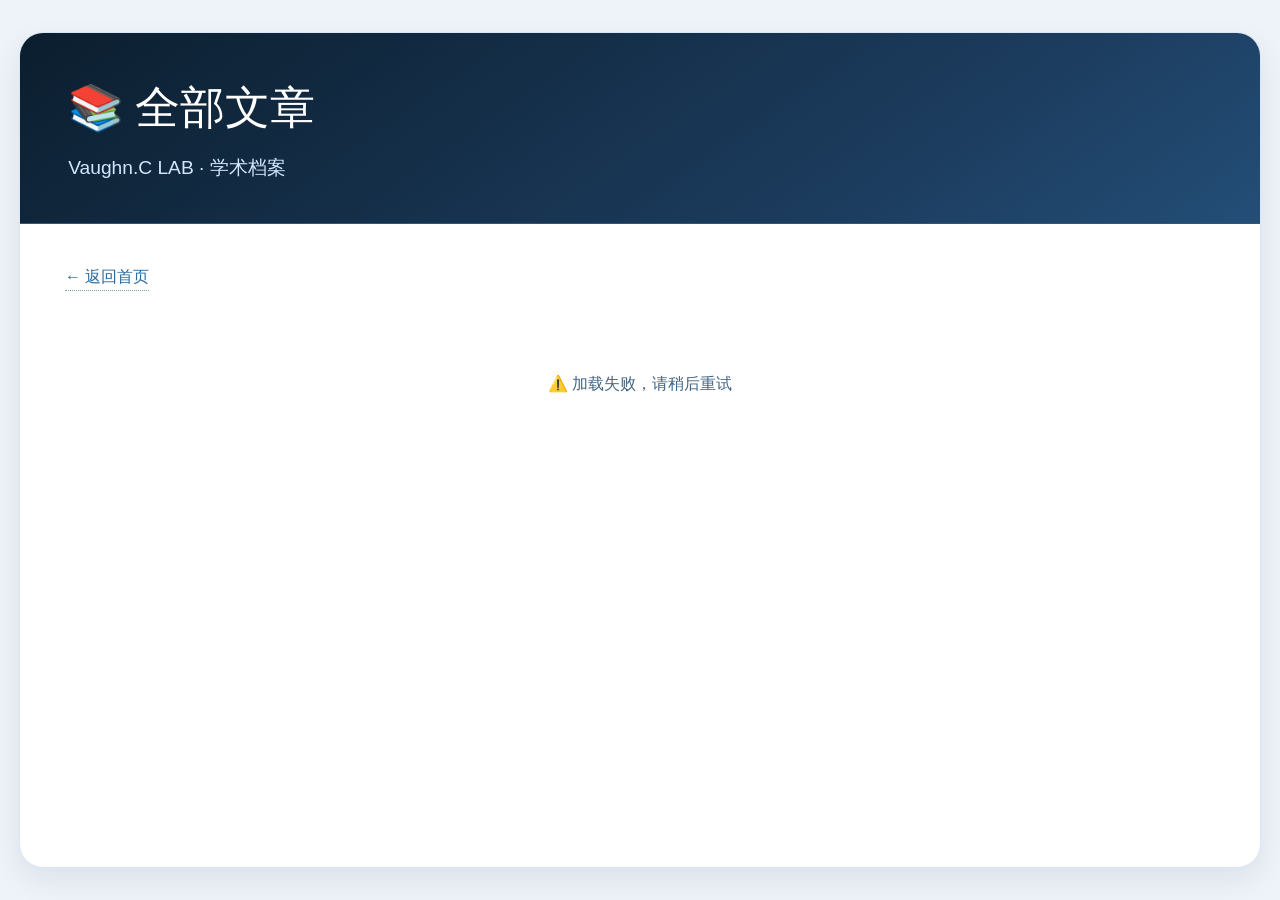
==== archive.html @ 734ff28f "Add files via upload" ====
<!DOCTYPE html>
<html lang="zh">
<head>
    <meta charset="UTF-8">
    <meta name="viewport" content="width=device-width, initial-scale=1.0">
    <title>全部文章 · Vaughn.C LAB</title>
    <style>
        * {
            margin: 0;
            padding: 0;
            box-sizing: border-box;
        }
        body {
            background: #eef3f9;
            font-family: 'Segoe UI', 'Roboto', sans-serif;
            color: #1a2e3f;
            line-height: 1.6;
            padding: 2rem 1.2rem;
            min-height: 100vh;
            display: flex;
            flex-direction: column;
            align-items: center;
        }
        .container {
            width: 100%;
            max-width: 1300px;
            margin: 0 auto;
            background: #ffffff;
            border-radius: 24px;
            box-shadow: 0 12px 30px rgba(0,20,50,0.08);
            overflow: hidden;
            border: 1px solid #d9e6f5;
            flex: 1;
        }
        .hero {
            background: linear-gradient(145deg, #0b1e2e 0%, #1c3c5e 70%, #234e77 100%);
            padding: 2.5rem 3rem;
            color: white;
            border-bottom: 1px solid #2e577a;
        }
        .hero h1 {
            font-size: 2.8rem;
            font-weight: 500;
            font-family: 'Georgia', serif;
        }
        .hero .subhead {
            font-size: 1.2rem;
            color: #d3e6ff;
            margin-top: 0.5rem;
        }
        .content {
            padding: 2.5rem 2.8rem;
        }
        .back-link {
            display: inline-block;
            margin-bottom: 2rem;
            color: #2a6a9c;
            text-decoration: none;
            font-size: 1rem;
            border-bottom: 1px dotted #7aa5c2;
        }
        .back-link:hover {
            color: #0a3147;
        }
        .article-list {
            display: flex;
            flex-direction: column;
            gap: 1.2rem;
        }
        .article-card {
            padding: 1.2rem 1.8rem;
            background: #ffffff;
            border-left: 5px solid #9bbfda;
            border-radius: 0 12px 12px 0;
            border-bottom: 1px solid #e2ecf5;
        }
        .article-meta {
            display: flex;
            flex-wrap: wrap;
            gap: 0.8rem 1.5rem;
            margin-bottom: 0.5rem;
            font-size: 0.9rem;
        }
        .article-date {
            color: #2b6a9c;
            font-weight: 600;
        }
        .article-authors a {
            color: #1a5e8c;
            text-decoration: none;
            margin-right: 4px;
        }
        .article-authors a:hover {
            text-decoration: underline;
        }
        .article-title {
            font-size: 1.3rem;
            margin: 0.3rem 0 0.2rem;
        }
        .article-title a {
            color: #0a3147;
            text-decoration: none;
            font-family: 'Georgia', serif;
        }
        .article-title a:hover {
            color: #1a66b3;
        }
        .status-box {
            text-align: center;
            padding: 3rem;
            color: #436684;
        }
    </style>
</head>
<body>
<div class="container">
    <header class="hero">
        <h1>📚 全部文章</h1>
        <div class="subhead">Vaughn.C LAB · 学术档案</div>
    </header>
    <div class="content">
        <a href="/myweb/" class="back-link">← 返回首页</a>
        <div id="archive-container" class="article-list">
            <div class="status-box">⏳ 加载中…</div>
        </div>
    </div>
</div>
<script>
    (function() {
        const container = document.getElementById('archive-container');
        
        function escapeHtml(text) {
            if (!text) return text;
            return String(text).replace(/[&<>"']/g, function(m) {
                return { '&':'&amp;', '<':'&lt;', '>':'&gt;', '"':'&quot;', "'":'&#039;' }[m];
            });
        }

        function formatDate(dateStr) {
            if (!dateStr) return '';
            const parts = dateStr.split('-');
            if (parts.length === 3) return `${parts[0]}年${parseInt(parts[1])}月${parseInt(parts[2])}日`;
            return dateStr;
        }

        function formatAuthors(authorString) {
            if (!authorString) return '未知作者';
            const authors = authorString.split(',').map(a => a.trim()).filter(a => a);
            return authors.map(a => `<a href="/myweb/author.html?name=${encodeURIComponent(a)}">${escapeHtml(a)}</a>`).join(', ');
        }

        async function loadArchive() {
            try {
                const resp = await fetch('/myweb/posts.json?t=' + Date.now());
                if (!resp.ok) throw new Error('无法获取文章数据');
                const data = await resp.json();
                if (!Array.isArray(data)) throw new Error('数据格式错误');
                
                const sorted = [...data].sort((a,b) => (b.date||'').localeCompare(a.date||''));
                
                if (sorted.length === 0) {
                    container.innerHTML = '<div class="status-box">暂无文章</div>';
                    return;
                }
                
                let html = '';
                sorted.forEach(item => {
                    const title = item.title || '无标题';
                    const date = formatDate(item.date);
                    const filename = item.filename || '';
                    const url = filename ? `/myweb/post/${encodeURIComponent(filename)}` : '#';
                    const authors = formatAuthors(item.author);
                    const tag = item.tag ? `#${escapeHtml(item.tag)}` : '';
                    
                    html += `
                        <article class="article-card">
                            <div class="article-meta">
                                <span class="article-date">📅 ${date}</span>
                                <span>✍️ ${authors}</span>
                                ${tag ? `<span>${tag}</span>` : ''}
                            </div>
                            <h3 class="article-title"><a href="${escapeHtml(url)}" target="_blank">${escapeHtml(title)}</a></h3>
                        </article>
                    `;
                });
                container.innerHTML = html;
            } catch(e) {
                container.innerHTML = '<div class="status-box">⚠️ 加载失败，请稍后重试</div>';
                console.error(e);
            }
        }
        loadArchive();
    })();
</script>
</body>
</html>
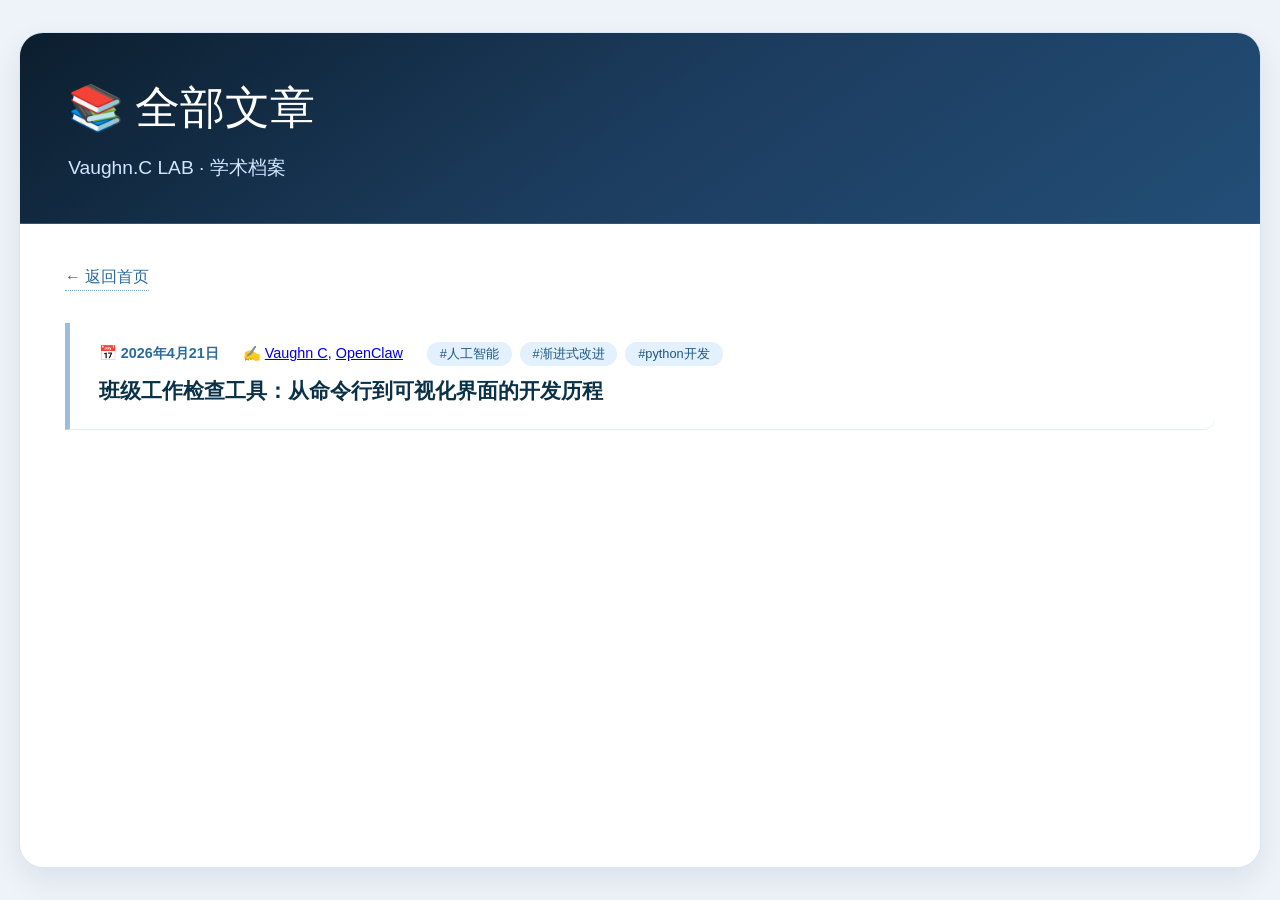
==== commit b38061a8: "Update archive.html" ====
--- a/archive.html
+++ b/archive.html
@@ -5,192 +5,59 @@
     <meta name="viewport" content="width=device-width, initial-scale=1.0">
     <title>全部文章 · Vaughn.C LAB</title>
     <style>
-        * {
-            margin: 0;
-            padding: 0;
-            box-sizing: border-box;
-        }
-        body {
-            background: #eef3f9;
-            font-family: 'Segoe UI', 'Roboto', sans-serif;
-            color: #1a2e3f;
-            line-height: 1.6;
-            padding: 2rem 1.2rem;
-            min-height: 100vh;
-            display: flex;
-            flex-direction: column;
-            align-items: center;
-        }
-        .container {
-            width: 100%;
-            max-width: 1300px;
-            margin: 0 auto;
-            background: #ffffff;
-            border-radius: 24px;
-            box-shadow: 0 12px 30px rgba(0,20,50,0.08);
-            overflow: hidden;
-            border: 1px solid #d9e6f5;
-            flex: 1;
-        }
-        .hero {
-            background: linear-gradient(145deg, #0b1e2e 0%, #1c3c5e 70%, #234e77 100%);
-            padding: 2.5rem 3rem;
-            color: white;
-            border-bottom: 1px solid #2e577a;
-        }
-        .hero h1 {
-            font-size: 2.8rem;
-            font-weight: 500;
-            font-family: 'Georgia', serif;
-        }
-        .hero .subhead {
-            font-size: 1.2rem;
-            color: #d3e6ff;
-            margin-top: 0.5rem;
-        }
-        .content {
-            padding: 2.5rem 2.8rem;
-        }
-        .back-link {
-            display: inline-block;
-            margin-bottom: 2rem;
-            color: #2a6a9c;
-            text-decoration: none;
-            font-size: 1rem;
-            border-bottom: 1px dotted #7aa5c2;
-        }
-        .back-link:hover {
-            color: #0a3147;
-        }
-        .article-list {
-            display: flex;
-            flex-direction: column;
-            gap: 1.2rem;
-        }
-        .article-card {
-            padding: 1.2rem 1.8rem;
-            background: #ffffff;
-            border-left: 5px solid #9bbfda;
-            border-radius: 0 12px 12px 0;
-            border-bottom: 1px solid #e2ecf5;
-        }
-        .article-meta {
-            display: flex;
-            flex-wrap: wrap;
-            gap: 0.8rem 1.5rem;
-            margin-bottom: 0.5rem;
-            font-size: 0.9rem;
-        }
-        .article-date {
-            color: #2b6a9c;
-            font-weight: 600;
-        }
-        .article-authors a {
-            color: #1a5e8c;
-            text-decoration: none;
-            margin-right: 4px;
-        }
-        .article-authors a:hover {
-            text-decoration: underline;
-        }
-        .article-title {
-            font-size: 1.3rem;
-            margin: 0.3rem 0 0.2rem;
-        }
-        .article-title a {
-            color: #0a3147;
-            text-decoration: none;
-            font-family: 'Georgia', serif;
-        }
-        .article-title a:hover {
-            color: #1a66b3;
-        }
-        .status-box {
-            text-align: center;
-            padding: 3rem;
-            color: #436684;
-        }
+        * { margin:0; padding:0; box-sizing:border-box; }
+        body { background:#eef3f9; font-family:'Segoe UI','Roboto',sans-serif; color:#1a2e3f; line-height:1.6; padding:2rem 1.2rem; min-height:100vh; display:flex; flex-direction:column; align-items:center; }
+        .container { width:100%; max-width:1300px; margin:0 auto; background:#fff; border-radius:24px; box-shadow:0 12px 30px rgba(0,20,50,0.08); overflow:hidden; border:1px solid #d9e6f5; flex:1; }
+        .hero { background:linear-gradient(145deg,#0b1e2e,#1c3c5e,#234e77); padding:2.5rem 3rem; color:#fff; border-bottom:1px solid #2e577a; }
+        .hero h1 { font-size:2.8rem; font-weight:500; font-family:'Georgia',serif; }
+        .hero .subhead { font-size:1.2rem; color:#d3e6ff; margin-top:0.5rem; }
+        .content { padding:2.5rem 2.8rem; }
+        .back-link { display:inline-block; margin-bottom:2rem; color:#2a6a9c; text-decoration:none; border-bottom:1px dotted #7aa5c2; }
+        .article-list { display:flex; flex-direction:column; gap:1.2rem; }
+        .article-card { padding:1.2rem 1.8rem; background:#fff; border-left:5px solid #9bbfda; border-radius:0 12px 12px 0; border-bottom:1px solid #e2ecf5; }
+        .article-meta { display:flex; flex-wrap:wrap; gap:0.8rem 1.5rem; margin-bottom:0.5rem; font-size:0.9rem; align-items:center; }
+        .article-date { color:#2b6a9c; font-weight:600; }
+        .article-title { font-size:1.3rem; margin:0.3rem 0 0.2rem; }
+        .article-title a { color:#0a3147; text-decoration:none; font-family:'Georgia',serif; }
+        .article-title a:hover { color:#1a66b3; }
+        .status-box { text-align:center; padding:3rem; color:#436684; }
+        .tag-link { display:inline-block; background:#e3f0fd; color:#1f5680; padding:0.1rem 0.8rem; border-radius:30px; font-size:0.8rem; margin-right:0.3rem; text-decoration:none; }
     </style>
 </head>
 <body>
 <div class="container">
-    <header class="hero">
-        <h1>📚 全部文章</h1>
-        <div class="subhead">Vaughn.C LAB · 学术档案</div>
-    </header>
+    <header class="hero"><h1>📚 全部文章</h1><div class="subhead">Vaughn.C LAB · 学术档案</div></header>
     <div class="content">
-        <a href="/myweb/" class="back-link">← 返回首页</a>
-        <div id="archive-container" class="article-list">
-            <div class="status-box">⏳ 加载中…</div>
-        </div>
+        <a href="/" class="back-link">← 返回首页</a>
+        <div id="archive-container" class="article-list"><div class="status-box">⏳ 加载中…</div></div>
     </div>
 </div>
 <script>
-    (function() {
-        const container = document.getElementById('archive-container');
-        
-        function escapeHtml(text) {
-            if (!text) return text;
-            return String(text).replace(/[&<>"']/g, function(m) {
-                return { '&':'&amp;', '<':'&lt;', '>':'&gt;', '"':'&quot;', "'":'&#039;' }[m];
-            });
+    (function(){
+        const cont = document.getElementById('archive-container');
+        function esc(t){ return String(t).replace(/[&<>"']/g, m=>({'&':'&amp;','<':'&lt;','>':'&gt;','"':'&quot;',"'":'&#039;'}[m])); }
+        function fmtDate(d){ if(!d) return ''; const p=d.split('-'); return p.length===3?`${p[0]}年${+p[1]}月${+p[2]}日`:d; }
+        function fmtAuthors(a){ if(!a) return '未知作者'; return a.split(',').map(s=>`<a href="/author.html?name=${encodeURIComponent(s.trim())}">${esc(s.trim())}</a>`).join(', '); }
+        function fmtTags(t){ if(!t||!Array.isArray(t)||!t.length) return ''; return t.map(tag=>`<a href="/tag.html?tag=${encodeURIComponent(tag)}" class="tag-link">#${esc(tag)}</a>`).join(''); }
+        async function load(){
+            try{
+                const r = await fetch('/posts.json?t='+Date.now());
+                const d = await r.json();
+                const sorted = [...d].sort((a,b)=>(b.date||'').localeCompare(a.date||''));
+                if(!sorted.length){ cont.innerHTML='<div class="status-box">暂无文章</div>'; return; }
+                let html='';
+                sorted.forEach(item=>{
+                    const title=item.title||'无标题', date=fmtDate(item.date), filename=item.filename||'';
+                    const url = filename ? `/article.html?post=${encodeURIComponent(filename)}` : '#';
+                    const authors=fmtAuthors(item.author);
+                    const tagsHtml=fmtTags(item.tags||(item.tag?[item.tag]:[]));
+                    html+=`<article class="article-card"><div class="article-meta"><span class="article-date">📅 ${date}</span><span>✍️ ${authors}</span><div style="display:flex;flex-wrap:wrap;gap:0.2rem;">${tagsHtml}</div></div><h3 class="article-title"><a href="${esc(url)}" target="_blank">${esc(title)}</a></h3></article>`;
+                });
+                cont.innerHTML=html;
+            }catch(e){ cont.innerHTML='<div class="status-box">⚠️ 加载失败</div>'; }
         }
-
-        function formatDate(dateStr) {
-            if (!dateStr) return '';
-            const parts = dateStr.split('-');
-            if (parts.length === 3) return `${parts[0]}年${parseInt(parts[1])}月${parseInt(parts[2])}日`;
-            return dateStr;
-        }
-
-        function formatAuthors(authorString) {
-            if (!authorString) return '未知作者';
-            const authors = authorString.split(',').map(a => a.trim()).filter(a => a);
-            return authors.map(a => `<a href="/myweb/author.html?name=${encodeURIComponent(a)}">${escapeHtml(a)}</a>`).join(', ');
-        }
-
-        async function loadArchive() {
-            try {
-                const resp = await fetch('/myweb/posts.json?t=' + Date.now());
-                if (!resp.ok) throw new Error('无法获取文章数据');
-                const data = await resp.json();
-                if (!Array.isArray(data)) throw new Error('数据格式错误');
-                
-                const sorted = [...data].sort((a,b) => (b.date||'').localeCompare(a.date||''));
-                
-                if (sorted.length === 0) {
-                    container.innerHTML = '<div class="status-box">暂无文章</div>';
-                    return;
-                }
-                
-                let html = '';
-                sorted.forEach(item => {
-                    const title = item.title || '无标题';
-                    const date = formatDate(item.date);
-                    const filename = item.filename || '';
-                    const url = filename ? `/myweb/post/${encodeURIComponent(filename)}` : '#';
-                    const authors = formatAuthors(item.author);
-                    const tag = item.tag ? `#${escapeHtml(item.tag)}` : '';
-                    
-                    html += `
-                        <article class="article-card">
-                            <div class="article-meta">
-                                <span class="article-date">📅 ${date}</span>
-                                <span>✍️ ${authors}</span>
-                                ${tag ? `<span>${tag}</span>` : ''}
-                            </div>
-                            <h3 class="article-title"><a href="${escapeHtml(url)}" target="_blank">${escapeHtml(title)}</a></h3>
-                        </article>
-                    `;
-                });
-                container.innerHTML = html;
-            } catch(e) {
-                container.innerHTML = '<div class="status-box">⚠️ 加载失败，请稍后重试</div>';
-                console.error(e);
-            }
-        }
-        loadArchive();
+        load();
     })();
 </script>
 </body>
-</html>+</html>
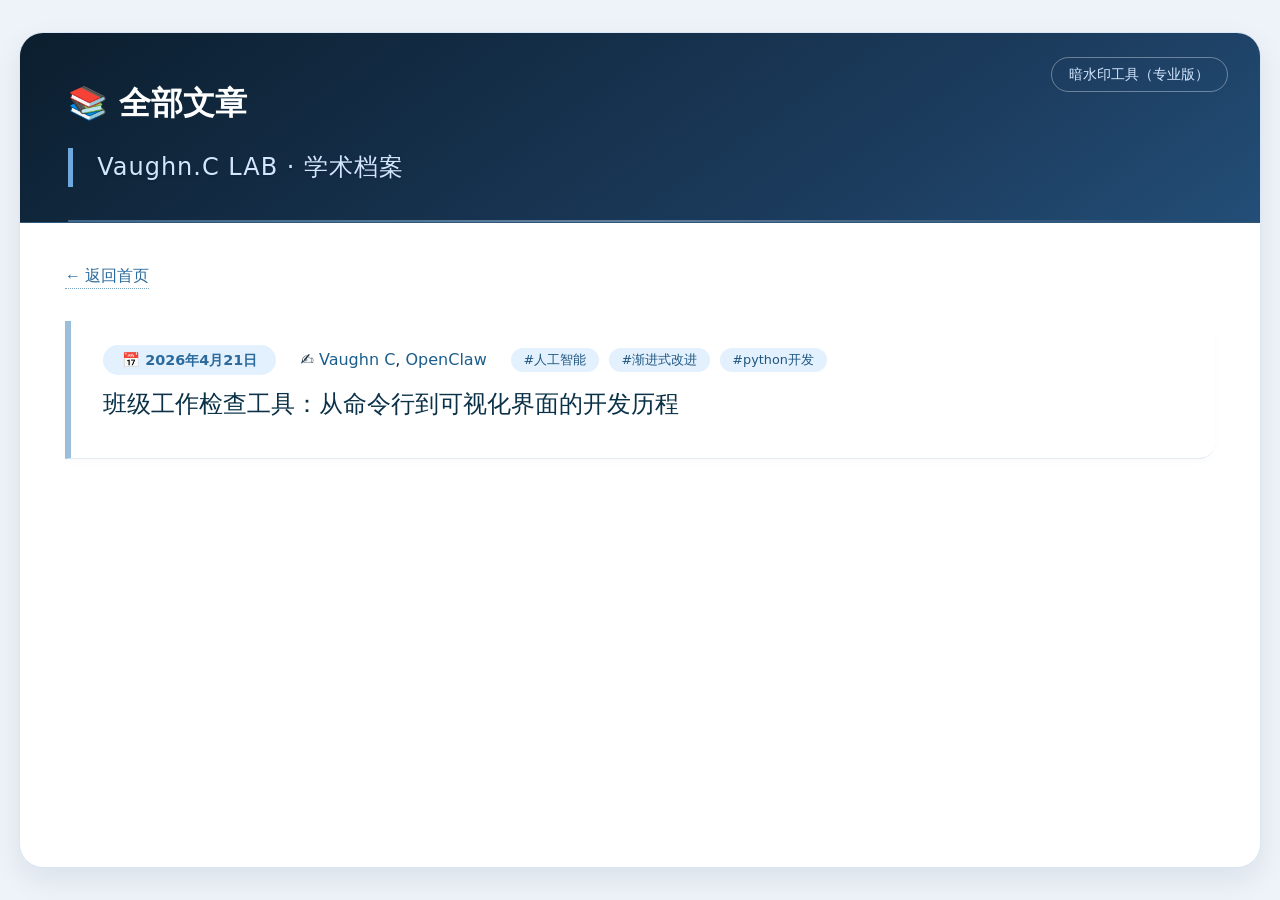
==== commit e9041b7c: "Update archive.html" ====
--- a/archive.html
+++ b/archive.html
@@ -4,29 +4,16 @@
     <meta charset="UTF-8">
     <meta name="viewport" content="width=device-width, initial-scale=1.0">
     <title>全部文章 · Vaughn.C LAB</title>
-    <style>
-        * { margin:0; padding:0; box-sizing:border-box; }
-        body { background:#eef3f9; font-family:'Segoe UI','Roboto',sans-serif; color:#1a2e3f; line-height:1.6; padding:2rem 1.2rem; min-height:100vh; display:flex; flex-direction:column; align-items:center; }
-        .container { width:100%; max-width:1300px; margin:0 auto; background:#fff; border-radius:24px; box-shadow:0 12px 30px rgba(0,20,50,0.08); overflow:hidden; border:1px solid #d9e6f5; flex:1; }
-        .hero { background:linear-gradient(145deg,#0b1e2e,#1c3c5e,#234e77); padding:2.5rem 3rem; color:#fff; border-bottom:1px solid #2e577a; }
-        .hero h1 { font-size:2.8rem; font-weight:500; font-family:'Georgia',serif; }
-        .hero .subhead { font-size:1.2rem; color:#d3e6ff; margin-top:0.5rem; }
-        .content { padding:2.5rem 2.8rem; }
-        .back-link { display:inline-block; margin-bottom:2rem; color:#2a6a9c; text-decoration:none; border-bottom:1px dotted #7aa5c2; }
-        .article-list { display:flex; flex-direction:column; gap:1.2rem; }
-        .article-card { padding:1.2rem 1.8rem; background:#fff; border-left:5px solid #9bbfda; border-radius:0 12px 12px 0; border-bottom:1px solid #e2ecf5; }
-        .article-meta { display:flex; flex-wrap:wrap; gap:0.8rem 1.5rem; margin-bottom:0.5rem; font-size:0.9rem; align-items:center; }
-        .article-date { color:#2b6a9c; font-weight:600; }
-        .article-title { font-size:1.3rem; margin:0.3rem 0 0.2rem; }
-        .article-title a { color:#0a3147; text-decoration:none; font-family:'Georgia',serif; }
-        .article-title a:hover { color:#1a66b3; }
-        .status-box { text-align:center; padding:3rem; color:#436684; }
-        .tag-link { display:inline-block; background:#e3f0fd; color:#1f5680; padding:0.1rem 0.8rem; border-radius:30px; font-size:0.8rem; margin-right:0.3rem; text-decoration:none; }
-    </style>
+    <link rel="icon" type="image/jpeg" href="/website.jpg">
+    <link rel="stylesheet" href="/style.css">
 </head>
 <body>
 <div class="container">
-    <header class="hero"><h1>📚 全部文章</h1><div class="subhead">Vaughn.C LAB · 学术档案</div></header>
+    <header class="hero">
+        <a href="/digital-watermark.html" class="watermark-link">暗水印工具（专业版）</a>
+        <h1>📚 全部文章</h1>
+        <div class="subhead">Vaughn.C LAB · 学术档案</div>
+    </header>
     <div class="content">
         <a href="/" class="back-link">← 返回首页</a>
         <div id="archive-container" class="article-list"><div class="status-box">⏳ 加载中…</div></div>
@@ -37,7 +24,7 @@
         const cont = document.getElementById('archive-container');
         function esc(t){ return String(t).replace(/[&<>"']/g, m=>({'&':'&amp;','<':'&lt;','>':'&gt;','"':'&quot;',"'":'&#039;'}[m])); }
         function fmtDate(d){ if(!d) return ''; const p=d.split('-'); return p.length===3?`${p[0]}年${+p[1]}月${+p[2]}日`:d; }
-        function fmtAuthors(a){ if(!a) return '未知作者'; return a.split(',').map(s=>`<a href="/author.html?name=${encodeURIComponent(s.trim())}">${esc(s.trim())}</a>`).join(', '); }
+        function fmtAuthors(a){ if(!a) return '未知作者'; return a.split(',').map(s=>`<a href="/author.html?name=${encodeURIComponent(s.trim())}" class="author-link">${esc(s.trim())}</a>`).join(', '); }
         function fmtTags(t){ if(!t||!Array.isArray(t)||!t.length) return ''; return t.map(tag=>`<a href="/tag.html?tag=${encodeURIComponent(tag)}" class="tag-link">#${esc(tag)}</a>`).join(''); }
         async function load(){
             try{
--- a/style.css
+++ b/style.css
@@ -0,0 +1,682 @@
+/* ===== Vaughn.C LAB 全局学术风格 ===== */
+
+/* 基础重置 */
+* {
+    margin: 0;
+    padding: 0;
+    box-sizing: border-box;
+}
+
+body {
+    background: #eef3f9;
+    font-family: 'Segoe UI', 'Roboto', system-ui, sans-serif;
+    color: #1a2e3f;
+    line-height: 1.6;
+    padding: 2rem 1.2rem;
+    min-height: 100vh;
+    display: flex;
+    flex-direction: column;
+    align-items: center;
+}
+
+/* 主容器 */
+.container {
+    width: 100%;
+    max-width: 1300px;
+    margin: 0 auto;
+    background: #ffffff;
+    border-radius: 24px;
+    box-shadow: 0 12px 30px rgba(0, 20, 50, 0.08);
+    overflow: hidden;
+    border: 1px solid #d9e6f5;
+    flex: 1;
+}
+
+/* ----- 渐变深色标题区 ----- */
+.hero {
+    background: linear-gradient(145deg, #0b1e2e 0%, #1c3c5e 70%, #234e77 100%);
+    padding: 2.8rem 3rem 2.2rem 3rem;
+    color: white;
+    border-bottom: 1px solid #2e577a;
+    position: relative;
+    overflow: visible;
+}
+.hero::after {
+    content: "";
+    position: absolute;
+    bottom: 0;
+    left: 3rem;
+    right: 3rem;
+    height: 2px;
+    background: linear-gradient(90deg, #6da5d3, #aac9e4, transparent);
+    opacity: 0.5;
+}
+
+/* 打字机容器 */
+.typewriter {
+    display: inline-block;
+}
+
+/* 主标题动态渐变字体 */
+.typewriter h1 {
+    font-size: 4.2rem;
+    font-weight: 500;
+    font-family: 'Georgia', 'Times New Roman', serif;
+    text-shadow: 0 2px 8px rgba(0,0,0,0.3);
+    margin-bottom: 0.5rem;
+    color: transparent;
+    background: linear-gradient(135deg, #ffffff 0%, #b6d9fc 30%, #e0f0ff 50%, #ffffff 70%, #aac9e4 100%);
+    background-size: 300% 300%;
+    -webkit-background-clip: text;
+    background-clip: text;
+    animation: gradientFlow 8s ease infinite, typing 1.8s steps(13, end) forwards, blink-caret 0.75s step-end 3;
+    border-right: 3px solid rgba(255,255,255,0.7);
+    white-space: nowrap;
+    overflow: hidden;
+    width: fit-content;
+    max-width: 100%;
+    line-height: 1.6;
+}
+.typewriter h1.typed {
+    border-right: none;
+    overflow: visible !important;
+}
+
+/* 品牌连笔 */
+.brand-cursive {
+    font-family: 'Pacifico', cursive;
+    font-size: 1.15em;
+    letter-spacing: 1px;
+    text-shadow: 2px 2px 3px rgba(0,0,0,0.4), -1px -1px 0 rgba(255,255,255,0.1);
+    display: inline-block;
+    margin-right: 0.2em;
+}
+
+.brand-lab {
+    font-family: 'Georgia', 'Times New Roman', serif;
+    font-size: 0.55em;
+    font-weight: 300;
+    letter-spacing: 2px;
+    text-shadow: 1px 1px 2px rgba(0,0,0,0.3);
+    display: inline-block;
+}
+
+/* 副标题 */
+.subhead {
+    font-size: 1.5rem;
+    font-weight: 300;
+    color: #d3e6ff;
+    margin-top: 1.2rem;
+    border-left: 5px solid #6ea8dc;
+    padding-left: 1.5rem;
+    text-shadow: 0 1px 3px rgba(0,0,0,0.2);
+    letter-spacing: 1px;
+}
+
+/* 水印入口按钮 */
+.watermark-link {
+    position: absolute;
+    top: 1.5rem;
+    right: 2rem;
+    color: #d3e6ff;
+    border: 1px solid rgba(255,255,255,0.35);
+    padding: 0.3rem 1.1rem;
+    border-radius: 20px;
+    font-size: 0.9rem;
+    text-decoration: none;
+    transition: all 0.2s;
+    z-index: 10;
+}
+.watermark-link:hover {
+    background: rgba(255,255,255,0.1);
+    color: #fff;
+    border-color: rgba(255,255,255,0.6);
+}
+
+/* 内容区 */
+.content {
+    padding: 2.5rem 2.8rem 2rem;
+}
+
+/* 区块标题 */
+.section-header {
+    display: flex;
+    align-items: baseline;
+    justify-content: space-between;
+    margin-bottom: 2rem;
+    border-bottom: 1px solid #cbdde9;
+    padding-bottom: 0.8rem;
+}
+.section-header-left {
+    display: flex;
+    align-items: baseline;
+    gap: 1.5rem;
+}
+.section-header h2 {
+    font-weight: 450;
+    font-size: 2rem;
+    color: #1c405b;
+    font-family: 'Georgia', serif;
+}
+.all-posts-link {
+    font-size: 1rem;
+    color: #2a6a9c;
+    text-decoration: none;
+    border-bottom: 1px dotted #7aa5c2;
+}
+.all-posts-link:hover {
+    color: #0a3147;
+}
+.badge {
+    background: #d9e9fa;
+    color: #1f5680;
+    padding: 0.2rem 1.2rem;
+    border-radius: 30px;
+    font-size: 0.95rem;
+    font-weight: 500;
+}
+
+/* 文章卡片 */
+.article-list {
+    display: flex;
+    flex-direction: column;
+    gap: 1.4rem;
+}
+.article-card {
+    padding: 1.5rem 2rem;
+    background: #ffffff;
+    border-left: 6px solid #9bbfda;
+    border-radius: 0 16px 16px 0;
+    box-shadow: 0 3px 8px rgba(0,0,0,0.02);
+    transition: all 0.2s;
+    border-bottom: 1px solid #e2ecf5;
+}
+.article-card:hover {
+    border-left-color: #1f6eb0;
+    background: #fafdff;
+    box-shadow: 0 8px 16px rgba(26, 67, 113, 0.06);
+}
+.article-meta {
+    display: flex;
+    flex-wrap: wrap;
+    align-items: center;
+    gap: 0.8rem 1.5rem;
+    margin-bottom: 0.8rem;
+}
+.article-date {
+    font-size: 0.9rem;
+    font-weight: 600;
+    color: #2b6a9c;
+    background: #e3f0fd;
+    padding: 0.2rem 1.2rem;
+    border-radius: 30px;
+}
+.article-authors {
+    font-size: 0.9rem;
+    color: #3a6279;
+}
+.author-link {
+    color: #1a5e8c;
+    text-decoration: none;
+    font-weight: 500;
+    border-bottom: 1px dotted transparent;
+    transition: border-color 0.1s, color 0.1s;
+}
+.author-link:hover {
+    color: #0a3147;
+    border-bottom-color: #6ea8dc;
+}
+.author-separator {
+    color: #8aa0b5;
+    margin: 0 2px;
+}
+.article-title {
+    margin: 0.6rem 0 0.8rem 0;
+    font-size: 1.5rem;
+    font-weight: 550;
+    line-height: 1.4;
+}
+.article-title a {
+    text-decoration: none;
+    color: #0a3147;
+    font-family: 'Georgia', serif;
+}
+.article-title a:hover {
+    color: #1a66b3;
+}
+.article-summary {
+    color: #2b445c;
+    font-size: 1rem;
+    opacity: 0.9;
+    margin-top: 0.5rem;
+}
+
+/* 标签链接 */
+.tag-link {
+    display: inline-block;
+    background: #e3f0fd;
+    color: #1f5680;
+    padding: 0.1rem 0.8rem;
+    border-radius: 30px;
+    font-size: 0.8rem;
+    margin-right: 0.4rem;
+    text-decoration: none;
+}
+.tag-link:hover {
+    background: #cde1f2;
+}
+
+/* 状态信息 */
+.status-box {
+    text-align: center;
+    padding: 3rem 0;
+    color: #436684;
+    font-style: italic;
+    background: #f2f8ff;
+    border-radius: 18px;
+}
+.error-box {
+    background: #fef5f0;
+    border-left: 6px solid #b1633f;
+    color: #5e4032;
+    padding: 1.2rem 2rem;
+    border-radius: 10px;
+}
+
+/* 页脚 */
+.footer {
+    margin-top: 2.5rem;
+    text-align: right;
+    font-size: 0.9rem;
+    color: #6a89a2;
+    border-top: 1px dashed #bed6e8;
+    padding-top: 1.6rem;
+    font-family: 'SF Mono', monospace;
+}
+.footer a {
+    color: #1f6390;
+    text-decoration: none;
+}
+
+/* 版权 */
+.copyright {
+    text-align: center;
+    margin-top: 1.5rem;
+    padding-top: 1rem;
+    border-top: 1px dashed #bed6e8;
+    font-size: 0.85rem;
+    color: #7a99b3;
+    font-family: 'Segoe UI', 'Roboto', sans-serif;
+}
+
+/* 开发团队卡片 */
+.team-section {
+    margin-bottom: 2.5rem;
+    border-bottom: 1px solid #cbdde9;
+    padding-bottom: 2rem;
+}
+.team-header {
+    display: flex;
+    align-items: baseline;
+    justify-content: space-between;
+    margin-bottom: 1.8rem;
+}
+.team-header h2 {
+    font-weight: 450;
+    font-size: 2rem;
+    color: #1c405b;
+    font-family: 'Georgia', serif;
+}
+.more-link {
+    color: #2a6a9c;
+    text-decoration: none;
+    font-size: 1rem;
+    border-bottom: 1px dotted #7aa5c2;
+}
+.more-link:hover {
+    color: #0a3147;
+}
+.team-grid {
+    display: grid;
+    grid-template-columns: repeat(5, 1fr);
+    gap: 1.5rem;
+    margin-bottom: 1rem;
+}
+.person-card {
+    background: #f9fcff;
+    border-radius: 12px;
+    padding: 1.2rem 1rem;
+    border: 1px solid #d9e6f5;
+    transition: all 0.2s;
+    text-align: center;
+}
+.person-card:hover {
+    box-shadow: 0 6px 12px rgba(26, 67, 113, 0.06);
+    border-color: #aac9e4;
+}
+.person-name {
+    font-size: 1.1rem;
+    font-weight: 600;
+    color: #0a3147;
+    margin-bottom: 0.3rem;
+}
+.person-name a {
+    text-decoration: none;
+    color: inherit;
+    border-bottom: 1px dotted transparent;
+}
+.person-name a:hover {
+    color: #1f6eb0;
+    border-bottom-color: #7aa5c2;
+}
+.person-title {
+    font-size: 0.85rem;
+    color: #4a789c;
+    margin-bottom: 0.6rem;
+    line-height: 1.3;
+}
+.person-summary {
+    font-size: 0.85rem;
+    color: #2b445c;
+    opacity: 0.9;
+    line-height: 1.4;
+}
+.team-loading {
+    text-align: center;
+    color: #6f8aa3;
+    padding: 2rem;
+}
+
+/* 全部成员页网格 */
+.people-grid {
+    display: grid;
+    grid-template-columns: repeat(auto-fill, minmax(200px, 1fr));
+    gap: 1.5rem;
+}
+
+/* 文章渲染页 */
+.article-wrapper {
+    width: 100%;
+    max-width: 1400px;
+    margin: 0 auto;
+    background: #fff;
+    border-radius: 24px;
+    box-shadow: 0 12px 30px rgba(0,20,50,0.08);
+    overflow: hidden;
+    border: 1px solid #d9e6f5;
+    display: flex;
+    flex-direction: column;
+}
+.article-hero {
+    background: linear-gradient(145deg, #0b1e2e 0%, #1c3c5e 70%, #234e77 100%);
+    padding: 2.5rem 3rem 2rem;
+    color: white;
+    border-bottom: 1px solid #2e577a;
+    position: relative;
+}
+.article-hero::after {
+    content: "";
+    position: absolute;
+    bottom: 0;
+    left: 3rem;
+    right: 3rem;
+    height: 2px;
+    background: linear-gradient(90deg, #6da5d3, #aac9e4, transparent);
+    opacity: 0.5;
+}
+.article-hero h1 {
+    font-size: 2.8rem;
+    font-weight: 600;
+    font-family: '宋体', 'SimSun', serif;
+    text-shadow: 0 2px 8px rgba(0,0,0,0.3);
+    margin-bottom: 0.5rem;
+}
+.article-hero h2 {
+    font-size: 1.5rem;
+    font-weight: 400;
+    color: #d3e6ff;
+    margin-top: 0.25rem;
+    border-left: 5px solid #6ea8dc;
+    padding-left: 1.5rem;
+}
+.article-meta-row {
+    display: flex;
+    flex-wrap: wrap;
+    align-items: baseline;
+    justify-content: space-between;
+    margin-top: 1.2rem;
+}
+.authors-line {
+    font-size: 1.1rem;
+    color: #c0daf5;
+}
+.publish-date {
+    font-size: 1rem;
+    color: #c0daf5;
+    background: rgba(255,255,255,0.08);
+    padding: 0.2rem 1.2rem;
+    border-radius: 30px;
+    font-family: '宋体', 'SimSun', serif;
+}
+.article-body-container {
+    display: flex;
+    flex: 1;
+    background: #fff;
+    align-items: flex-start;
+}
+.toc-sidebar {
+    width: 260px;
+    padding: 2rem 0 2rem 1.5rem;
+    background: #f8fbfe;
+    border-right: 1px solid #d0e0ee;
+    position: sticky;
+    top: 20px;
+    align-self: flex-start;
+    max-height: calc(100vh - 40px);
+    overflow-y: auto;
+    font-family: '宋体', 'SimSun', serif;
+    flex-shrink: 0;
+}
+.toc-title {
+    font-size: 1.2rem;
+    font-weight: 600;
+    color: #1c405b;
+    margin-bottom: 1.2rem;
+    padding-bottom: 0.5rem;
+    border-bottom: 2px solid #b3cee5;
+    font-family: '宋体', 'SimSun', serif;
+}
+.toc-list {
+    list-style: none;
+    padding-left: 0;
+}
+.toc-item {
+    margin-bottom: 0.4rem;
+}
+.toc-link {
+    color: #2a5570;
+    text-decoration: none;
+    font-size: 0.95rem;
+    display: block;
+    padding: 0.25rem 0.5rem;
+    border-left: 3px solid transparent;
+    transition: all 0.1s;
+}
+.toc-link:hover {
+    color: #0a3147;
+    background: #e3effa;
+    border-left-color: #1f6eb0;
+}
+.toc-link.active {
+    color: #1a5e8c;
+    font-weight: 600;
+    border-left-color: #1f6eb0;
+    background: #e3effa;
+}
+.toc-level-H3 { padding-left: 0.5rem; }
+.toc-level-H4 { padding-left: 1.5rem; font-size: 0.9rem; }
+.toc-level-H5 { padding-left: 2.5rem; font-size: 0.85rem; }
+.toc-level-H6 { padding-left: 3.5rem; font-size: 0.8rem; color: #436684; }
+
+.article-content {
+    flex: 1;
+    padding: 2.5rem 3rem 3rem;
+    max-width: 900px;
+    font-family: '宋体', 'SimSun', serif;
+    color: #1e2f3c;
+}
+.article-content h3 {
+    font-size: 1.8rem;
+    font-weight: 600;
+    margin: 2rem 0 1rem;
+    color: #0a3147;
+    border-bottom: 1px solid #cbdde9;
+    padding-bottom: 0.4rem;
+    font-family: '宋体', 'SimSun', serif;
+}
+.article-content h4 {
+    font-size: 1.5rem;
+    font-weight: 550;
+    margin: 1.8rem 0 0.8rem;
+    color: #1c405b;
+    font-family: '宋体', 'SimSun', serif;
+}
+.article-content h5 {
+    font-size: 1.3rem;
+    font-weight: 550;
+    margin: 1.5rem 0 0.6rem;
+    color: #234e6b;
+    font-family: '宋体', 'SimSun', serif;
+}
+.article-content h6 {
+    font-size: 1.15rem;
+    font-weight: 550;
+    margin: 1.2rem 0 0.5rem;
+    color: #2c5a7a;
+    font-family: '宋体', 'SimSun', serif;
+}
+.article-content p {
+    margin-bottom: 1.2rem;
+    text-align: justify;
+}
+.article-content ul, .article-content ol {
+    margin: 0.8rem 0 1.2rem 2rem;
+}
+.article-content li {
+    margin-bottom: 0.3rem;
+}
+
+/* 人员介绍时间线 */
+.timeline {
+    list-style: none;
+    padding-left: 0;
+}
+.timeline li {
+    position: relative;
+    padding-left: 2rem;
+    margin-bottom: 1rem;
+    border-left: 2px solid #9bbfda;
+}
+.timeline li::before {
+    content: "●";
+    position: absolute;
+    left: -0.55rem;
+    top: 0.2rem;
+    color: #1f6eb0;
+    font-size: 1rem;
+}
+.back-link {
+    display: inline-block;
+    margin-bottom: 2rem;
+    color: #2a6a9c;
+    text-decoration: none;
+    font-size: 1rem;
+    border-bottom: 1px dotted #7aa5c2;
+    font-family: '宋体', 'SimSun', serif;
+}
+.back-link:hover {
+    color: #0a3147;
+}
+
+@keyframes gradientFlow {
+    0% { background-position: 0% 50%; }
+    50% { background-position: 100% 50%; }
+    100% { background-position: 0% 50%; }
+}
+@keyframes typing {
+    from { width: 0; }
+    to { width: 100%; }
+}
+@keyframes blink-caret {
+    from, to { border-color: transparent; }
+    50% { border-color: rgba(255,255,255,0.7); }
+}
+
+/* 响应式 */
+@media (max-width: 1000px) {
+    .team-grid {
+        grid-template-columns: repeat(3, 1fr);
+    }
+}
+@media (max-width: 700px) {
+    body {
+        padding: 0.8rem 0.5rem;
+    }
+    .hero {
+        padding: 2rem 1.5rem 1.5rem;
+    }
+    .typewriter h1 {
+        font-size: 2.8rem;
+        white-space: normal;
+        animation: none;
+        border-right: none;
+        color: white;
+        background: none;
+        text-shadow: 0 2px 8px rgba(0,0,0,0.3);
+        overflow: visible;
+    }
+    .brand-cursive {
+        font-size: 1.1em;
+    }
+    .subhead {
+        margin-top: 0.8rem;
+        font-size: 1.2rem;
+    }
+    .watermark-link {
+        top: 0.8rem;
+        right: 1rem;
+        font-size: 0.8rem;
+        padding: 0.2rem 0.8rem;
+    }
+    .content {
+        padding: 1.5rem 1.2rem;
+    }
+    .section-header {
+        flex-direction: column;
+        align-items: flex-start;
+        gap: 0.5rem;
+    }
+    .article-card {
+        padding: 1.2rem 1.5rem;
+    }
+    .article-title {
+        font-size: 1.3rem;
+    }
+    .team-grid {
+        grid-template-columns: repeat(2, 1fr);
+    }
+    .article-body-container {
+        flex-direction: column;
+    }
+    .toc-sidebar {
+        width: 100%;
+        position: static;
+        max-height: none;
+        border-right: none;
+        border-bottom: 1px solid #d0e0ee;
+        padding: 1.5rem;
+    }
+    .article-content {
+        padding: 1.5rem;
+    }
+}
